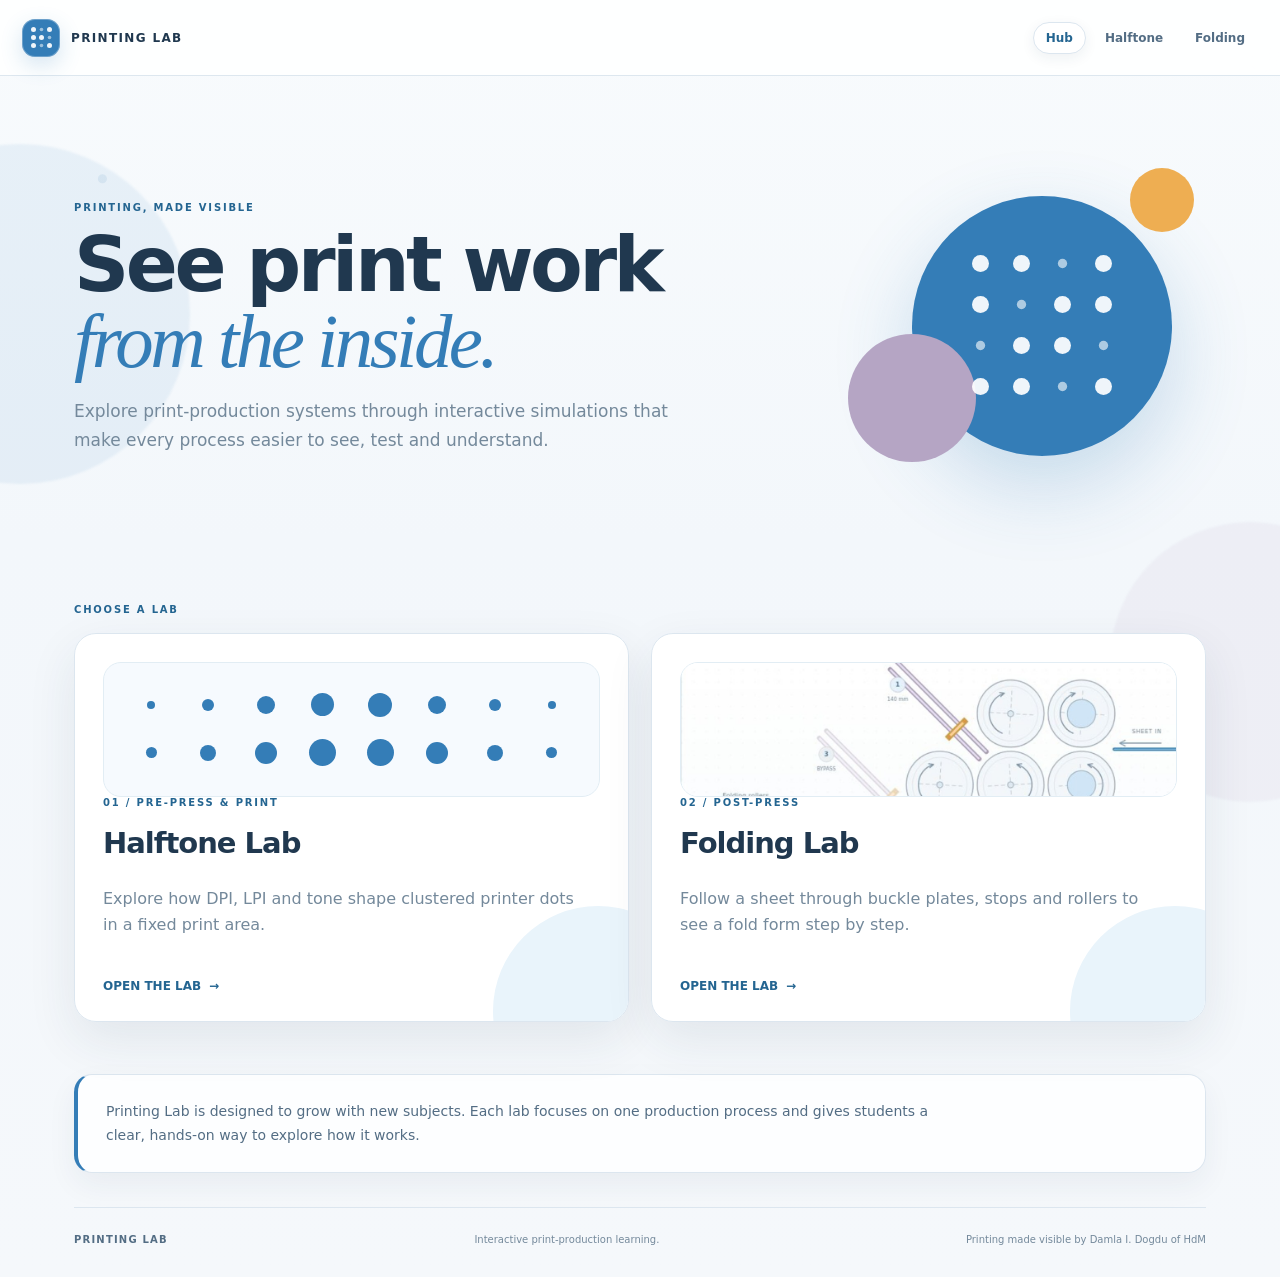
==== index.html @ e2fee6a2 "reupload printlab directory" ====
<!doctype html>
<html lang="en">
<head>
  <meta charset="utf-8">
  <meta name="viewport" content="width=device-width,initial-scale=1">
  <meta name="theme-color" content="#f3f7fb">
  <meta name="description" content="Interactive print-production labs that make technical processes visible.">
  <title>Printing Lab · Interactive print education</title>
  <link rel="stylesheet" href="../assets/brand.css">
  <link rel="stylesheet" href="hub.css">
</head>
<body>
  <header class="site-header">
    <a class="site-brand" href="./" aria-label="Printing Lab home">
      <span class="brand-mark" aria-hidden="true"><i></i><i></i><i></i><i></i><i></i><i></i><i></i><i></i><i></i></span>
      <span class="brand-name">PRINTING LAB</span>
    </a>
    <nav class="site-nav" aria-label="Printing Lab sites">
      <a href="./" aria-current="page">Hub</a>
      <a href="../halftone/">Halftone</a>
      <a href="../folding/">Folding</a>
    </nav>
  </header>
  <main>
    <section class="hero brand-enter">
      <div>
        <div class="brand-eyebrow">PRINTING, MADE VISIBLE</div>
        <h1>See print work <em>from the inside.</em></h1>
        <p>Explore print-production systems through interactive simulations that make every process easier to see, test and understand.</p>
      </div>
      <div class="hero-art" aria-hidden="true">
        <span class="orb one"></span><span class="orb two"></span><span class="orb three"></span>
        <div class="dot-grid"><i></i><i></i><i></i><i></i><i></i><i></i><i></i><i></i><i></i><i></i><i></i><i></i><i></i><i></i><i></i><i></i></div>
      </div>
    </section>
    <section aria-label="Choose a lab">
      <div class="section-head"><div class="brand-eyebrow">CHOOSE A LAB</div></div>
      <div class="labs">
        <a class="lab-card brand-card" href="../halftone/">
          <div class="card-visual halftone-visual" aria-hidden="true"><i style="--s:8px"></i><i style="--s:12px"></i><i style="--s:18px"></i><i style="--s:23px"></i><i style="--s:24px"></i><i style="--s:18px"></i><i style="--s:12px"></i><i style="--s:8px"></i><i style="--s:11px"></i><i style="--s:16px"></i><i style="--s:22px"></i><i style="--s:27px"></i><i style="--s:27px"></i><i style="--s:22px"></i><i style="--s:16px"></i><i style="--s:11px"></i></div>
          <div class="brand-eyebrow">01 / PRE-PRESS & PRINT</div><h3>Halftone Lab</h3><p>Explore how DPI, LPI and tone shape clustered printer dots in a fixed print area.</p><span class="card-action">OPEN THE LAB <b>→</b></span>
        </a>
        <a class="lab-card brand-card" href="../folding/">
          <div class="card-visual">
            <img class="folding-preview" src="../assets/folding-preview.jpg" alt="Side view of the animated buckle-folding machine">
          </div>
          <div class="brand-eyebrow">02 / POST-PRESS</div><h3>Folding Lab</h3><p>Follow a sheet through buckle plates, stops and rollers to see a fold form step by step.</p><span class="card-action">OPEN THE LAB <b>→</b></span>
        </a>
      </div>
    </section>
    <section class="hub-note" aria-label="About Printing Lab">
      <p>Printing Lab is designed to grow with new subjects. Each lab focuses on one production process and gives students a clear, hands-on way to explore how it works.</p>
    </section>
    <footer class="site-footer"><strong>PRINTING LAB</strong><span>Interactive print-production learning.</span><span>Printing made visible by Damla I. Dogdu of HdM</span></footer>
  </main>
</body>
</html>
---- assets/brand.css ----
:root {
  --ink: #20384f;
  --ink-soft: #536d84;
  --muted: #74899b;
  --brand: #347db7;
  --brand-deep: #246591;
  --brand-pale: #e9f4fb;
  --lavender: #b5a5c4;
  --amber: #eeae52;
  --paper: #ffffff;
  --canvas: #f3f7fb;
  --line: #dce6ef;
  --shadow: 0 18px 50px rgba(32, 56, 79, .09);
  --radius: 22px;
  --pill: 999px;
  --brand-font: system-ui, -apple-system, BlinkMacSystemFont, "Segoe UI", sans-serif;
}

* { box-sizing: border-box; }
html { scroll-behavior: smooth; }
body {
  margin: 0;
  color: var(--ink);
  background:
    radial-gradient(circle at 8% 14%, rgba(52,125,183,.10) 0 4px, transparent 5px),
    radial-gradient(circle at 88% 30%, rgba(181,165,196,.13) 0 6px, transparent 7px),
    linear-gradient(180deg, #f8fbfd 0, var(--canvas) 42%, #f5f8fb 100%);
  font-family: var(--brand-font);
  min-height: 100vh;
}
body::before,
body::after {
  content: "";
  position: fixed;
  z-index: -1;
  border-radius: 50%;
  filter: blur(1px);
  pointer-events: none;
  animation: brand-float 12s ease-in-out infinite alternate;
}
body::before {
  width: 340px; height: 340px; left: -150px; top: 16vh;
  background: rgba(52,125,183,.08);
}
body::after {
  width: 280px; height: 280px; right: -110px; top: 58vh;
  background: rgba(181,165,196,.10);
  animation-delay: -4s;
}
@keyframes brand-float {
  to { transform: translate3d(18px, -24px, 0) scale(1.06); }
}
@keyframes brand-rise {
  from { opacity: 0; transform: translateY(12px); }
  to { opacity: 1; transform: translateY(0); }
}

a { color: var(--brand-deep); text-decoration-thickness: 1px; text-underline-offset: 3px; }
a:hover { color: var(--brand); }
button, input, select { font: inherit; }
button {
  border: 1px solid var(--line);
  border-radius: var(--pill);
  background: rgba(255,255,255,.94);
  color: var(--ink);
  padding: 10px 15px;
  font-size: 12px;
  font-weight: 700;
  cursor: pointer;
  transition: transform .18s ease, background .18s ease, border-color .18s ease, box-shadow .18s ease;
}
button:hover {
  background: var(--brand-pale);
  border-color: #bad6e8;
  transform: translateY(-1px);
}
button:focus-visible, a:focus-visible, input:focus-visible, select:focus-visible, summary:focus-visible {
  outline: 3px solid rgba(52,125,183,.35);
  outline-offset: 3px;
}

.site-header {
  min-height: 76px;
  padding: 12px max(22px, calc((100vw - 1390px)/2));
  display: flex;
  align-items: center;
  justify-content: space-between;
  gap: 22px;
  border-bottom: 1px solid rgba(220,230,239,.95);
  background: rgba(255,255,255,.86);
  backdrop-filter: blur(18px);
  position: sticky;
  top: 0;
  z-index: 50;
}
.site-brand {
  display: inline-flex;
  align-items: center;
  gap: 11px;
  color: var(--ink);
  text-decoration: none;
  white-space: nowrap;
}
.brand-mark {
  width: 38px; height: 38px;
  display: grid;
  grid-template-columns: repeat(3, 5px);
  grid-auto-rows: 5px;
  place-content: center;
  gap: 3px;
  border-radius: 13px;
  background: var(--brand);
  box-shadow: inset 0 0 0 1px rgba(255,255,255,.28), 0 8px 22px rgba(52,125,183,.20);
}
.brand-mark i { width: 5px; height: 5px; border-radius: 50%; background: white; opacity: .92; }
.brand-mark i:nth-child(2), .brand-mark i:nth-child(6), .brand-mark i:nth-child(8) { opacity: .52; transform: scale(.72); }
.brand-name { font-size: 12px; font-weight: 850; letter-spacing: 1.35px; }
.brand-section { color: var(--muted); font-size: 12px; }
.brand-slash { color: #bccad6; }
.site-nav { display: flex; gap: 6px; align-items: center; margin: 0; padding: 0; border: 0; }
.site-nav a {
  text-decoration: none;
  color: var(--ink-soft);
  font-size: 12px;
  font-weight: 700;
  padding: 8px 12px;
  border: 1px solid transparent;
  border-radius: var(--pill);
}
.site-nav a:hover { color: var(--brand-deep); background: var(--brand-pale); }
.site-nav a[aria-current="page"] { color: var(--brand-deep); background: white; border-color: var(--line); box-shadow: 0 4px 14px rgba(32,56,79,.07); }

.brand-eyebrow, .eyebrow {
  color: var(--brand-deep) !important;
  font-size: 10px !important;
  font-weight: 800 !important;
  letter-spacing: 1.8px !important;
  text-transform: uppercase;
}
.brand-card, .card, .visual, .controls, .compare-card {
  background: rgba(255,255,255,.96);
  border: 1px solid var(--line);
  border-radius: var(--radius);
  box-shadow: var(--shadow);
}
.badge {
  display: inline-flex;
  align-items: center;
  width: fit-content;
  border: 1px solid #d4e6f2;
  border-radius: var(--pill) !important;
  color: var(--brand-deep) !important;
  background: var(--brand-pale) !important;
}
.primary {
  background: var(--brand) !important;
  border-color: var(--brand) !important;
  color: #fff !important;
  box-shadow: 0 9px 22px rgba(52,125,183,.22);
}
.primary:hover { background: var(--brand-deep) !important; }

.source-note {
  margin: 28px 0 0;
  padding: 16px 18px;
  border: 1px solid var(--line);
  border-radius: 16px;
  background: rgba(255,255,255,.72);
  color: var(--muted);
  font-size: 11px;
  line-height: 1.75;
}
.site-footer {
  display: flex;
  justify-content: space-between;
  align-items: center;
  gap: 16px;
  padding: 26px 0 32px;
  margin-top: 34px;
  border-top: 1px solid var(--line);
  color: var(--muted);
  font-size: 10px;
}
.site-footer strong { color: var(--ink-soft); letter-spacing: 1.2px; }
.brand-enter { animation: brand-rise .55s cubic-bezier(.2,.75,.3,1) both; }

@media (max-width: 720px) {
  .site-header { min-height: 68px; padding: 10px 14px; gap: 10px; align-items: flex-start; flex-direction: column; }
  .site-nav { width: 100%; overflow-x: auto; padding-bottom: 2px; }
  .site-nav a { font-size: 11px; padding: 7px 10px; }
  .brand-section, .brand-slash { display: none; }
  .site-footer { align-items: flex-start; flex-direction: column; }
}
@media (prefers-reduced-motion: reduce) {
  *, *::before, *::after { scroll-behavior: auto !important; animation-duration: .01ms !important; animation-iteration-count: 1 !important; transition-duration: .01ms !important; }
}
---- hub.css ----
main { max-width: 1180px; margin: auto; padding: 0 24px; }
.hero { display: grid; grid-template-columns: 1.1fr .9fr; gap: 50px; align-items: center; min-height: 500px; padding: 70px 0 48px; }
.hero h1 { max-width: 760px; margin: 14px 0 18px; font-size: clamp(42px, 6vw, 78px); line-height: .98; letter-spacing: -3.5px; }
.hero h1 em { color: var(--brand); font-family: Georgia, serif; font-weight: 400; }
.hero p { max-width: 620px; color: var(--muted); font-size: 17px; line-height: 1.7; }
.hero-art { position: relative; min-height: 350px; }
.orb { position: absolute; border-radius: 50%; animation: orbit 8s ease-in-out infinite alternate; }
.orb.one { width: 260px; height: 260px; right: 34px; top: 34px; background: var(--brand); box-shadow: 0 30px 80px rgba(52,125,183,.24); }
.orb.two { width: 128px; height: 128px; right: 230px; top: 172px; background: var(--lavender); animation-delay: -2s; }
.orb.three { width: 64px; height: 64px; right: 12px; top: 6px; background: var(--amber); animation-delay: -4s; }
.dot-grid { position: absolute; right: 88px; top: 87px; width: 152px; height: 152px; display: grid; grid-template-columns: repeat(4, 1fr); gap: 12px; place-items: center; }
.dot-grid i { width: 17px; height: 17px; background: white; border-radius: 50%; opacity: .92; }
.dot-grid i:nth-child(3n) { transform: scale(.55); opacity: .6; }
@keyframes orbit { to { transform: translateY(-16px) rotate(7deg); } }
.section-head { margin: 28px 0 18px; }
.labs { display: grid; grid-template-columns: repeat(2, 1fr); gap: 22px; }
.lab-card { min-height: 360px; padding: 28px; display: flex; flex-direction: column; position: relative; overflow: hidden; text-decoration: none; color: var(--ink); }
.lab-card::after { content: ""; position: absolute; z-index: 0; width: 210px; height: 210px; right: -75px; bottom: -95px; border-radius: 50%; background: var(--brand-pale); transition: transform .35s ease; pointer-events: none; }
.lab-card > * { position: relative; z-index: 1; }
.lab-card:hover { color: var(--ink); transform: translateY(-4px); border-color: #bfd8e8; }
.lab-card:hover::after { transform: scale(1.18); }
.lab-card h3 { margin: 18px 0 10px; font-size: 29px; letter-spacing: -1px; }
.lab-card p { max-width: 480px; color: var(--muted); line-height: 1.65; }
.card-visual { height: 135px; border-radius: 18px; margin-bottom: auto; background: #f6fafe; border: 1px solid #e2edf4; position: relative; overflow: hidden; }
.halftone-visual { display: grid; grid-template-columns: repeat(8, 1fr); place-items: center; padding: 22px; gap: 7px; }
.halftone-visual i { border-radius: 50%; background: var(--brand); width: var(--s, 14px); height: var(--s, 14px); }
.folding-preview { display: block; width: 100%; height: 100%; object-fit: cover; object-position: center; transition: transform .35s ease; }
.lab-card:hover .folding-preview { transform: scale(1.025); }
.card-action { margin-top: 24px; display: inline-flex; align-items: center; gap: 8px; font-size: 12px; font-weight: 800; color: var(--brand-deep); z-index: 1; }
.hub-note { margin: 52px 0 20px; padding: 24px 28px; border: 1px solid var(--line); border-left: 4px solid var(--brand); border-radius: 18px; background: rgba(255,255,255,.82); box-shadow: 0 12px 30px rgba(32,56,79,.06); }
.hub-note p { max-width: 850px; margin: 0; color: var(--ink-soft); font-size: 14px; line-height: 1.75; }
@media (max-width: 820px) { .hero { grid-template-columns: 1fr; min-height: auto; padding-top: 52px; } .hero-art { min-height: 260px; } .labs { grid-template-columns: 1fr; } }
@media (max-width: 520px) { main { padding: 0 14px; } .hero h1 { letter-spacing: -2px; } .hero-art { transform: scale(.78); transform-origin: center; margin: -35px; } .lab-card { min-height: 330px; padding: 20px; } }
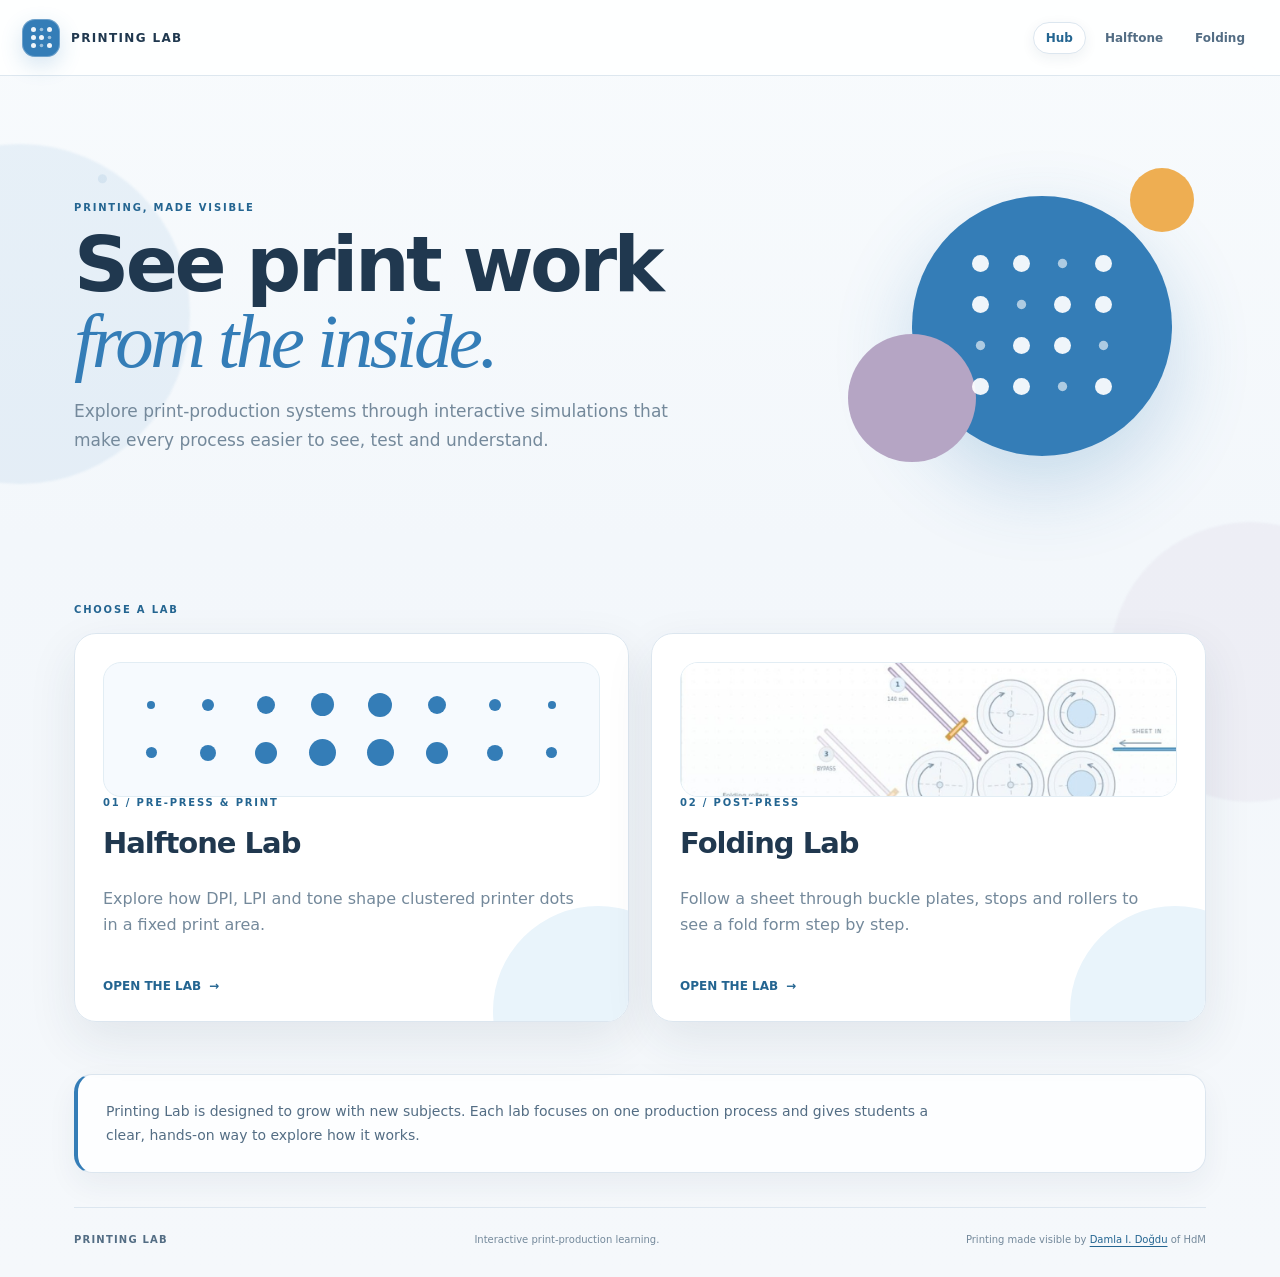
==== commit 7d5f24ef: "Update footer to include a link to D personal website" ====
--- a/index.html
+++ b/index.html
@@ -51,7 +51,7 @@
     <section class="hub-note" aria-label="About Printing Lab">
       <p>Printing Lab is designed to grow with new subjects. Each lab focuses on one production process and gives students a clear, hands-on way to explore how it works.</p>
     </section>
-    <footer class="site-footer"><strong>PRINTING LAB</strong><span>Interactive print-production learning.</span><span>Printing made visible by Damla I. Dogdu of HdM</span></footer>
+    <footer class="site-footer"><strong>PRINTING LAB</strong><span>Interactive print-production learning.</span><span>Printing made visible by <a href="https://damlairmak.com/">Damla I. Doğdu</a> of HdM</span></footer>
   </main>
 </body>
-</html>+</html>
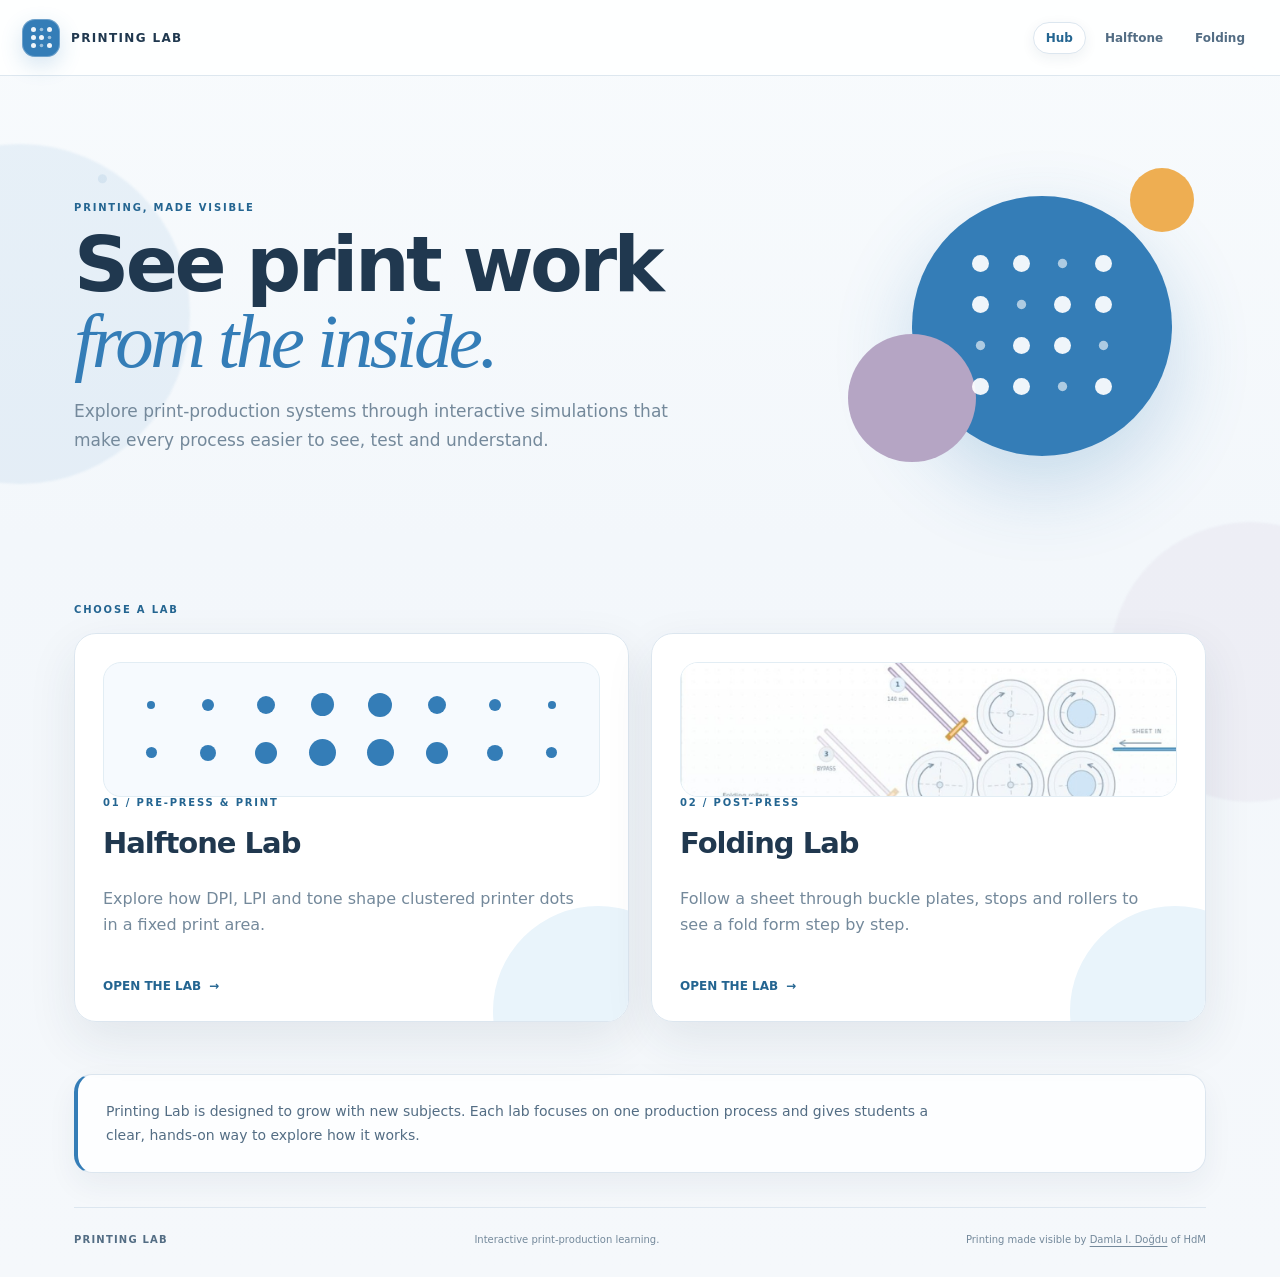
==== commit 73372608: "Added favicon to folding and hub and also changed certain descriptions displayed on the page" ====
--- a/index.html
+++ b/index.html
@@ -5,7 +5,8 @@
   <meta name="viewport" content="width=device-width,initial-scale=1">
   <meta name="theme-color" content="#f3f7fb">
   <meta name="description" content="Interactive print-production labs that make technical processes visible.">
-  <title>Printing Lab · Interactive print education</title>
+  <link rel="icon" href="data:image/svg+xml,%3Csvg xmlns='http://www.w3.org/2000/svg' viewBox='0 0 32 32'%3E%3Crect width='32' height='32' rx='8' fill='%232447ed'/%3E%3Ccircle cx='10' cy='10' r='4' fill='white'/%3E%3Ccircle cx='22' cy='10' r='3' fill='white'/%3E%3Ccircle cx='10' cy='22' r='3' fill='white'/%3E%3Ccircle cx='22' cy='22' r='2' fill='white'/%3E%3C/svg%3E">
+  <title>Printing Lab · Interactive printing tools</title>
   <link rel="stylesheet" href="../assets/brand.css">
   <link rel="stylesheet" href="hub.css">
 </head>
--- a/assets/brand.css
+++ b/assets/brand.css
@@ -182,6 +182,19 @@
   font-size: 10px;
 }
 .site-footer strong { color: var(--ink-soft); letter-spacing: 1.2px; }
+
+.site-footer a {
+  color: inherit;
+  text-decoration-thickness: 1px;
+  text-underline-offset: 3px;
+  transition: color 0.18s ease;
+}
+
+.site-footer a:hover,
+.site-footer a:focus-visible {
+  color: var(--ink-soft);
+}
+
 .brand-enter { animation: brand-rise .55s cubic-bezier(.2,.75,.3,1) both; }
 
 @media (max-width: 720px) {
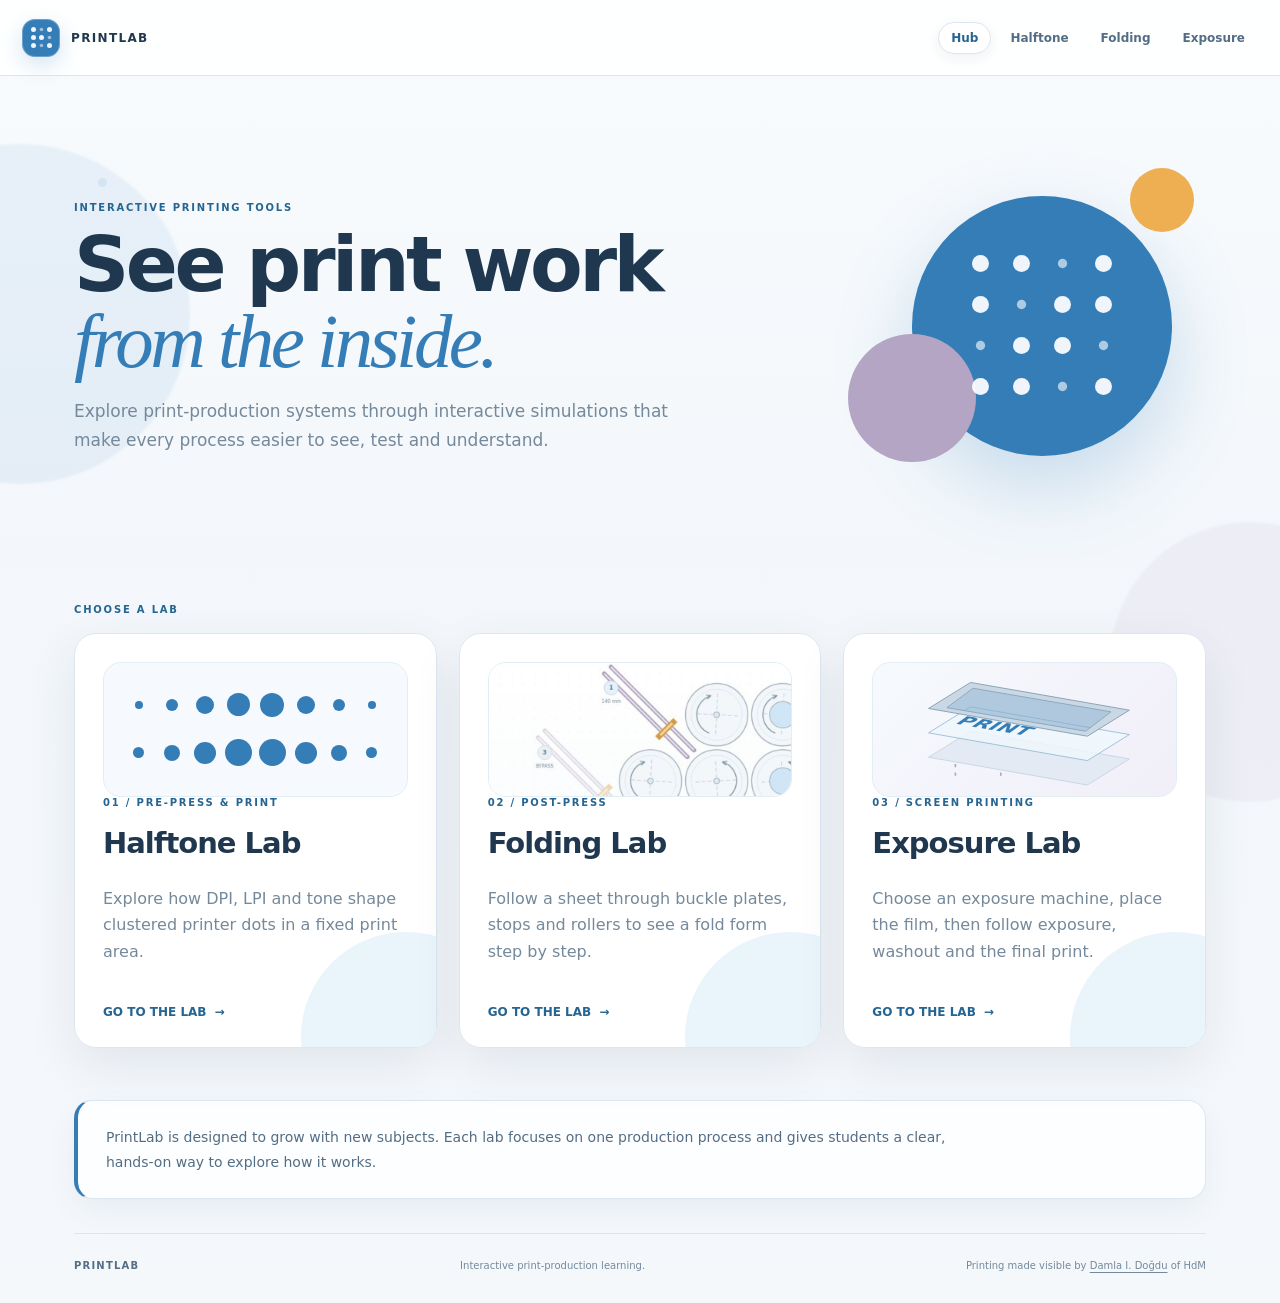
==== commit 14c9bf07: "Changes for Screen Printing Lab" ====
--- a/index.html
+++ b/index.html
@@ -6,26 +6,27 @@
   <meta name="theme-color" content="#f3f7fb">
   <meta name="description" content="Interactive print-production labs that make technical processes visible.">
   <link rel="icon" href="data:image/svg+xml,%3Csvg xmlns='http://www.w3.org/2000/svg' viewBox='0 0 32 32'%3E%3Crect width='32' height='32' rx='8' fill='%232447ed'/%3E%3Ccircle cx='10' cy='10' r='4' fill='white'/%3E%3Ccircle cx='22' cy='10' r='3' fill='white'/%3E%3Ccircle cx='10' cy='22' r='3' fill='white'/%3E%3Ccircle cx='22' cy='22' r='2' fill='white'/%3E%3C/svg%3E">
-  <title>Printing Lab · Interactive printing tools</title>
+  <title>PrintLab · Interactive printing tools</title>
   <link rel="stylesheet" href="../assets/brand.css">
   <link rel="stylesheet" href="hub.css">
 </head>
 <body>
   <header class="site-header">
-    <a class="site-brand" href="./" aria-label="Printing Lab home">
+    <a class="site-brand" href="./" aria-label="PrintLab home">
       <span class="brand-mark" aria-hidden="true"><i></i><i></i><i></i><i></i><i></i><i></i><i></i><i></i><i></i></span>
-      <span class="brand-name">PRINTING LAB</span>
+      <span class="brand-name">PRINTLAB</span>
     </a>
-    <nav class="site-nav" aria-label="Printing Lab sites">
+    <nav class="site-nav" aria-label="PrintLab sites">
       <a href="./" aria-current="page">Hub</a>
       <a href="../halftone/">Halftone</a>
       <a href="../folding/">Folding</a>
+      <a href="../exposure/">Exposure</a>
     </nav>
   </header>
   <main>
     <section class="hero brand-enter">
       <div>
-        <div class="brand-eyebrow">PRINTING, MADE VISIBLE</div>
+        <div class="brand-eyebrow">INTERACTIVE PRINTING TOOLS</div>
         <h1>See print work <em>from the inside.</em></h1>
         <p>Explore print-production systems through interactive simulations that make every process easier to see, test and understand.</p>
       </div>
@@ -39,20 +40,38 @@
       <div class="labs">
         <a class="lab-card brand-card" href="../halftone/">
           <div class="card-visual halftone-visual" aria-hidden="true"><i style="--s:8px"></i><i style="--s:12px"></i><i style="--s:18px"></i><i style="--s:23px"></i><i style="--s:24px"></i><i style="--s:18px"></i><i style="--s:12px"></i><i style="--s:8px"></i><i style="--s:11px"></i><i style="--s:16px"></i><i style="--s:22px"></i><i style="--s:27px"></i><i style="--s:27px"></i><i style="--s:22px"></i><i style="--s:16px"></i><i style="--s:11px"></i></div>
-          <div class="brand-eyebrow">01 / PRE-PRESS & PRINT</div><h3>Halftone Lab</h3><p>Explore how DPI, LPI and tone shape clustered printer dots in a fixed print area.</p><span class="card-action">OPEN THE LAB <b>→</b></span>
+          <div class="brand-eyebrow">01 / PRE-PRESS & PRINT</div><h3>Halftone Lab</h3><p>Explore how DPI, LPI and tone shape clustered printer dots in a fixed print area.</p><span class="card-action">GO TO THE LAB <b>→</b></span>
         </a>
         <a class="lab-card brand-card" href="../folding/">
           <div class="card-visual">
             <img class="folding-preview" src="../assets/folding-preview.jpg" alt="Side view of the animated buckle-folding machine">
           </div>
-          <div class="brand-eyebrow">02 / POST-PRESS</div><h3>Folding Lab</h3><p>Follow a sheet through buckle plates, stops and rollers to see a fold form step by step.</p><span class="card-action">OPEN THE LAB <b>→</b></span>
+          <div class="brand-eyebrow">02 / POST-PRESS</div><h3>Folding Lab</h3><p>Follow a sheet through buckle plates, stops and rollers to see a fold form step by step.</p><span class="card-action">GO TO THE LAB <b>→</b></span>
+        </a>
+
+        <a class="lab-card brand-card" href="../exposure/">
+          <div class="card-visual exposure-visual" aria-hidden="true">
+            <svg viewBox="0 0 360 150" focusable="false">
+              <g class="preview-light" fill="none" stroke="#b5a5c4" stroke-width="2" stroke-dasharray="4 6">
+                <path d="M98 130V91M152 130V102M206 130V112M260 130V101"/>
+              </g>
+              <path d="M66 108L255 141L305 110L116 77Z" fill="#e3eaf4" stroke="#c1d3e2"/>
+              <path d="M66 79L255 112L305 81L116 48Z" fill="#eff7fd" fill-opacity=".85" stroke="#93bad5"/>
+              <path d="M66 50L255 83L305 52L116 19Z M88 49L253 77L283 54L119 26Z" fill="#c9d8e4" fill-rule="evenodd" stroke="#7f99ad"/>
+              <path d="M88 49L253 77L283 54L119 26Z" fill="#88afcd" fill-opacity=".62"/>
+              <g transform="matrix(1 .17 -.7 .5 125 48)" fill="#347db7">
+                <text x="0" y="40" font-family="system-ui,sans-serif" font-size="25" font-weight="800">PRINT <b>→</b></text>
+              </g>
+            </svg>
+          </div>
+          <div class="brand-eyebrow">03 / SCREEN PRINTING</div><h3>Exposure Lab</h3><p>Choose an exposure machine, place the film, then follow exposure, washout and the final print.</p><span class="card-action">GO TO THE LAB <b>→</b></span>
         </a>
       </div>
     </section>
-    <section class="hub-note" aria-label="About Printing Lab">
-      <p>Printing Lab is designed to grow with new subjects. Each lab focuses on one production process and gives students a clear, hands-on way to explore how it works.</p>
+    <section class="hub-note" aria-label="About PrintLab">
+      <p>PrintLab is designed to grow with new subjects. Each lab focuses on one production process and gives students a clear, hands-on way to explore how it works.</p>
     </section>
-    <footer class="site-footer"><strong>PRINTING LAB</strong><span>Interactive print-production learning.</span><span>Printing made visible by <a href="https://damlairmak.com/">Damla I. Doğdu</a> of HdM</span></footer>
+    <footer class="site-footer"><strong>PRINTLAB</strong><span>Interactive print-production learning.</span><span>Printing made visible by <a href="https://damlairmak.com/">Damla I. Doğdu</a> of HdM</span></footer>
   </main>
 </body>
 </html>
--- a/hub.css
+++ b/hub.css
@@ -13,7 +13,7 @@
 .dot-grid i:nth-child(3n) { transform: scale(.55); opacity: .6; }
 @keyframes orbit { to { transform: translateY(-16px) rotate(7deg); } }
 .section-head { margin: 28px 0 18px; }
-.labs { display: grid; grid-template-columns: repeat(2, 1fr); gap: 22px; }
+.labs { display: grid; grid-template-columns: repeat(3, minmax(0, 1fr)); gap: 22px; }
 .lab-card { min-height: 360px; padding: 28px; display: flex; flex-direction: column; position: relative; overflow: hidden; text-decoration: none; color: var(--ink); }
 .lab-card::after { content: ""; position: absolute; z-index: 0; width: 210px; height: 210px; right: -75px; bottom: -95px; border-radius: 50%; background: var(--brand-pale); transition: transform .35s ease; pointer-events: none; }
 .lab-card > * { position: relative; z-index: 1; }
@@ -30,4 +30,12 @@
 .hub-note { margin: 52px 0 20px; padding: 24px 28px; border: 1px solid var(--line); border-left: 4px solid var(--brand); border-radius: 18px; background: rgba(255,255,255,.82); box-shadow: 0 12px 30px rgba(32,56,79,.06); }
 .hub-note p { max-width: 850px; margin: 0; color: var(--ink-soft); font-size: 14px; line-height: 1.75; }
 @media (max-width: 820px) { .hero { grid-template-columns: 1fr; min-height: auto; padding-top: 52px; } .hero-art { min-height: 260px; } .labs { grid-template-columns: 1fr; } }
-@media (max-width: 520px) { main { padding: 0 14px; } .hero h1 { letter-spacing: -2px; } .hero-art { transform: scale(.78); transform-origin: center; margin: -35px; } .lab-card { min-height: 330px; padding: 20px; } }+@media (max-width: 520px) { main { padding: 0 14px; } .hero h1 { letter-spacing: -2px; } .hero-art { transform: scale(.78); transform-origin: center; margin: -35px; } .lab-card { min-height: 330px; padding: 20px; } }
+/* Exposure Lab uses a small inline SVG, so no additional image is needed. */
+.exposure-visual { background: linear-gradient(135deg, #f6fafe, #f1eef8); }
+.exposure-visual svg { display: block; width: 100%; height: 100%; }
+.preview-light { animation: preview-light 3s ease-in-out infinite; }
+@keyframes preview-light { 50% { opacity: .3; } }
+.site-nav a { white-space: nowrap; }
+@media (max-width: 1050px) and (min-width: 821px) { .labs { grid-template-columns: repeat(2, minmax(0, 1fr)); } }
+@media (prefers-reduced-motion: reduce) { .preview-light { animation: none; } }
